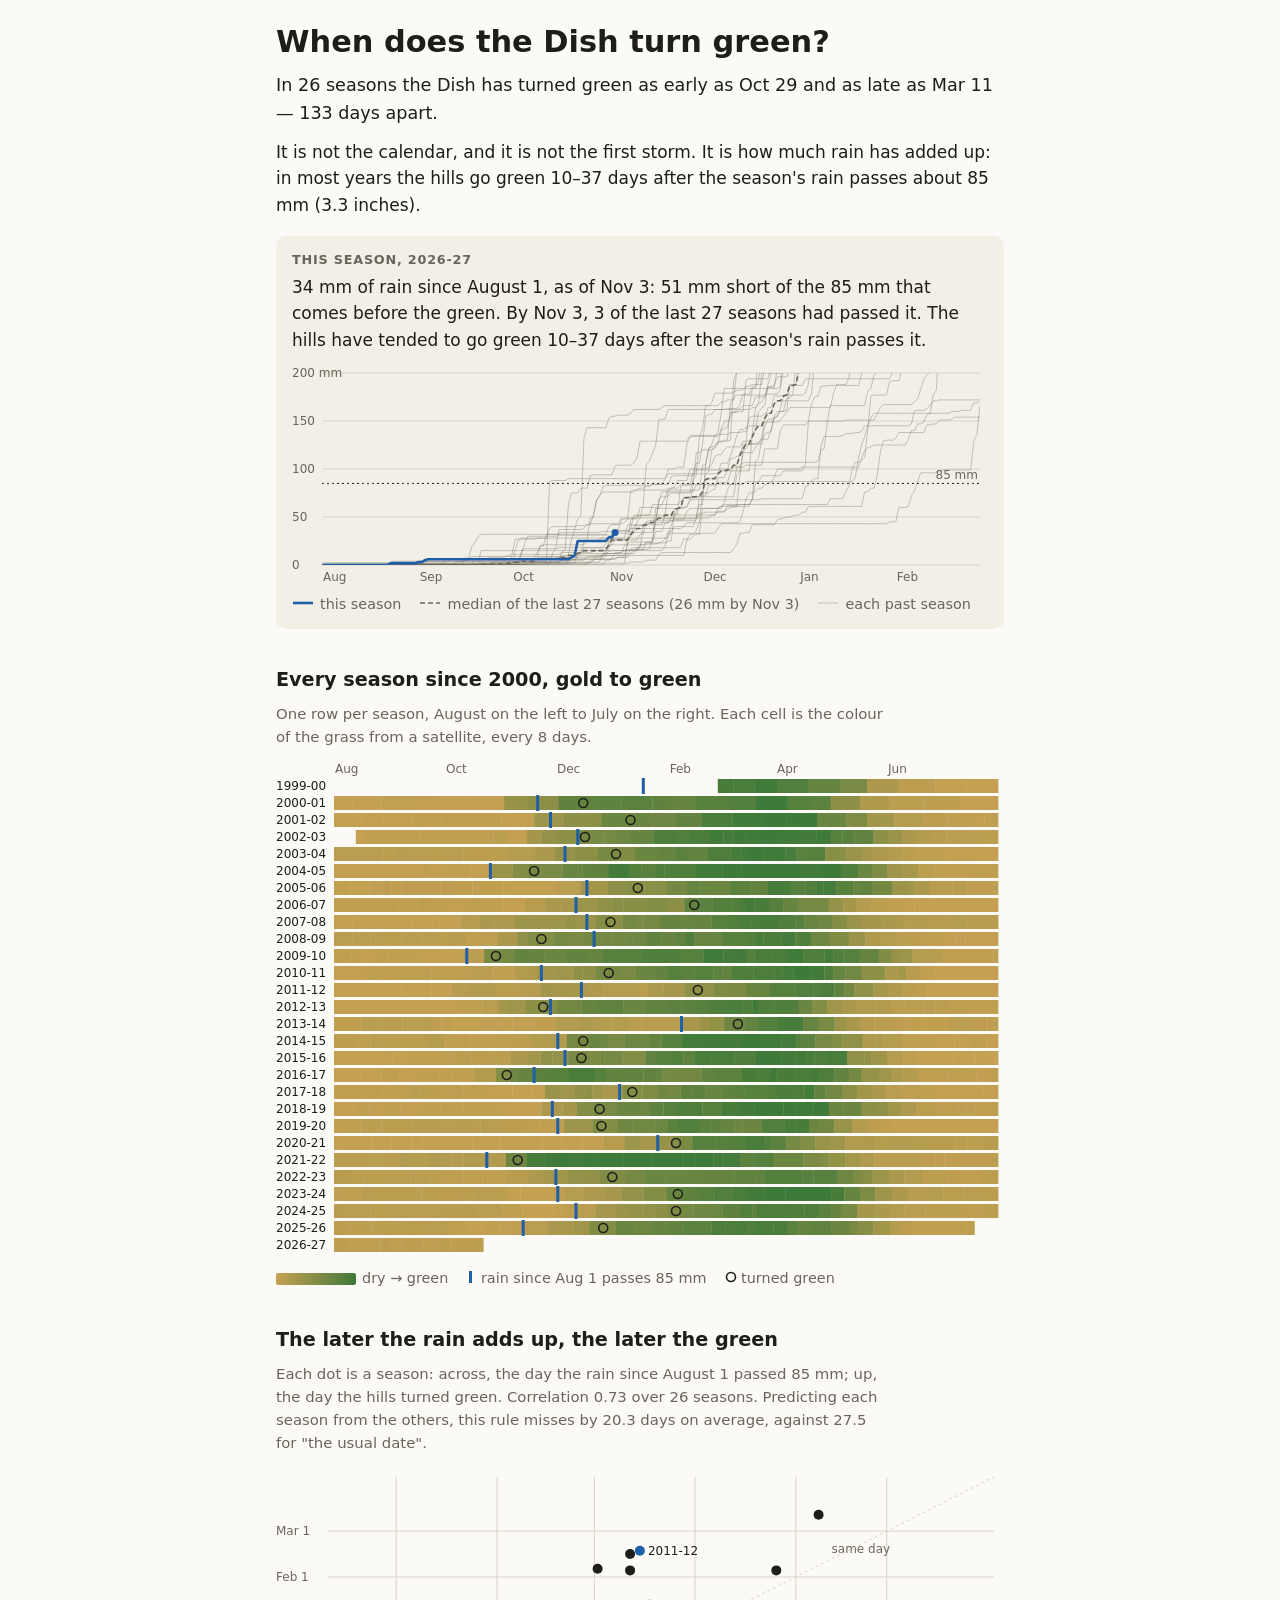
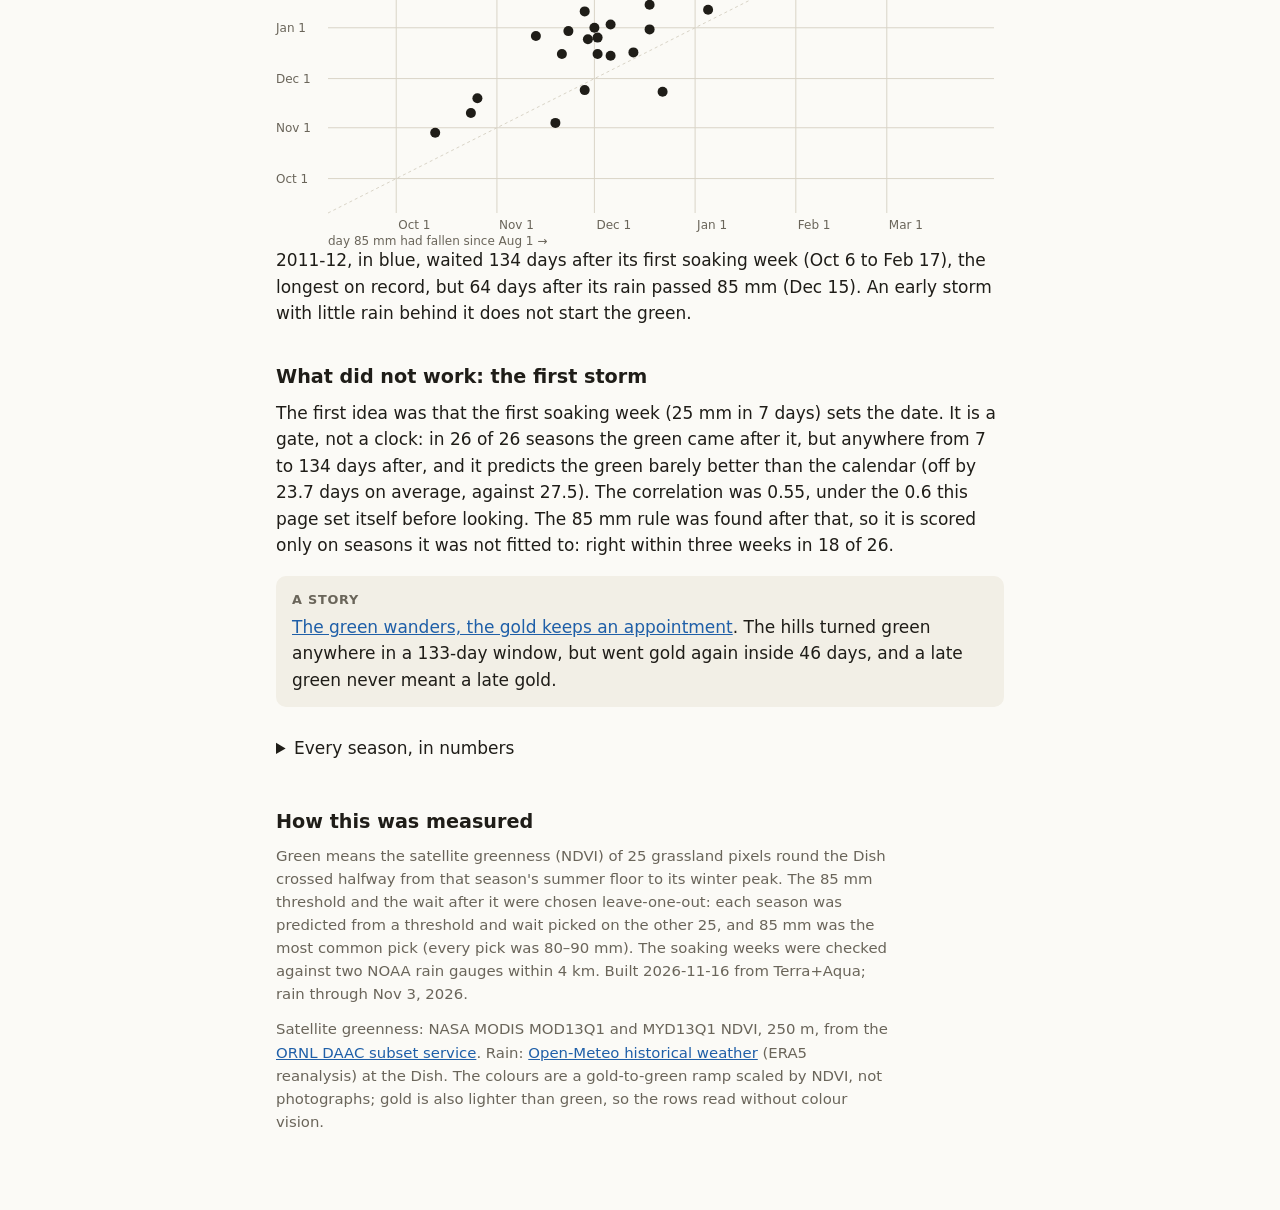
==== index.html @ 05d88c7c "Update Dish Greens 2026-11-16 🤖 Generated with [Claude Code](https://claude.com/claude-code)" ====
<!doctype html>
<html lang="en">
<head>
<meta charset="utf-8">
<meta name="viewport" content="width=device-width, initial-scale=1">
<title>When does the Dish turn green?</title>
<meta name="description" content="26 years of satellite pictures of the Stanford Dish hills, gold to green, against the first soaking rain of each season.">
<meta property="og:type" content="website">
<meta property="og:url" content="https://matmat202.github.io/dish-greens/">
<meta property="og:title" content="When does the Dish turn green?">
<meta property="og:description" content="26 years of satellite pictures of the Stanford Dish hills, gold to green, against the rain.">
<meta property="og:image" content="https://matmat202.github.io/dish-greens/icons/card.png">
<meta property="og:image:width" content="1200">
<meta property="og:image:height" content="630">
<meta name="twitter:card" content="summary_large_image">
<link rel="apple-touch-icon" href="icons/icon-180.png">
<style>
  :root { --bg: #fbfaf6; --fg: #1f1d18; --mute: #6a655a; --line: #d9d4c7; --rain: #1f5fa8; --card: #f2efe6; }
  @media (prefers-color-scheme: dark) {
    :root { --bg: #16150f; --fg: #ece8dc; --mute: #a39d8e; --line: #3a372e; --rain: #7fb2f0; --card: #221f18; }
  }
  * { box-sizing: border-box; }
  body { margin: 0; background: var(--bg); color: var(--fg); font: 17px/1.55 system-ui, -apple-system, "Segoe UI", sans-serif; }
  main { max-width: 760px; margin: 0 auto; padding: 24px 16px 64px; }
  h1 { font-size: 1.9rem; line-height: 1.2; margin: 0 0 12px; }
  h2 { font-size: 1.2rem; margin: 36px 0 8px; }
  p { margin: 0 0 12px; }
  .lede { font-size: 1.1rem; }
  .mute { color: var(--mute); font-size: 0.93rem; max-width: 65ch; }
  .card { background: var(--card); border-radius: 10px; padding: 14px 16px; margin: 18px 0; }
  .card b { display: block; font-size: 0.8rem; letter-spacing: 0.06em; text-transform: uppercase; color: var(--mute); margin-bottom: 4px; }
  svg { display: block; width: 100%; height: auto; overflow: visible; }
  svg text { fill: var(--fg); font-size: 12px; }
  svg .tick { stroke: var(--line); }
  svg .soak { fill: var(--rain); }
  svg .gu { fill: none; stroke: var(--fg); stroke-width: 1.6; }
  svg .ax text { fill: var(--mute); }
  svg .diag { stroke: var(--line); stroke-dasharray: 3 3; }
  svg .dot { fill: var(--fg); }
  svg .dot.odd { fill: var(--rain); }
  svg .past { fill: none; stroke: var(--mute); stroke-opacity: 0.35; stroke-width: 1; }
  svg .med { fill: none; stroke: var(--mute); stroke-width: 1.6; stroke-dasharray: 5 3; }
  svg .thr { stroke: var(--fg); stroke-width: 1; stroke-dasharray: 2 3; }
  svg .cur { fill: none; stroke: var(--rain); stroke-width: 2.6; stroke-linejoin: round; }
  svg .cur-end { fill: var(--rain); }
  #rain { margin-top: 12px; }
  .key { display: flex; flex-wrap: wrap; gap: 6px 18px; margin: 8px 0 0; font-size: 0.9rem; color: var(--mute); align-items: center; }
  .key i { display: inline-block; vertical-align: -2px; margin-right: 6px; }
  .ramp { width: 80px; height: 12px; border-radius: 2px; }
  table { border-collapse: collapse; width: 100%; font-size: 0.9rem; font-variant-numeric: tabular-nums; }
  th, td { text-align: left; padding: 4px 6px; border-bottom: 1px solid var(--line); }
  details summary { cursor: pointer; padding: 10px 0; min-height: 44px; }
  a { color: var(--rain); }
</style>
</head>
<body>
<main>
  <h1>When does the Dish turn green?</h1>
  <p class="lede" id="headline"></p>
  <p id="lede2"></p>

  <div class="card" id="now-card"><b id="now-season"></b><span id="now"></span>
    <div id="rain-box">
      <svg id="rain" role="img"></svg>
      <div class="key">
        <span><svg width="22" height="12" style="display:inline;width:22px;margin-right:6px"><line class="cur" x1="1" y1="6" x2="21" y2="6"/></svg>this season</span>
        <span><svg width="22" height="12" style="display:inline;width:22px;margin-right:6px"><line class="med" x1="1" y1="6" x2="21" y2="6"/></svg><span id="key-med"></span></span>
        <span><svg width="22" height="12" style="display:inline;width:22px;margin-right:6px"><line class="past" x1="1" y1="6" x2="21" y2="6"/></svg>each past season</span>
      </div>
    </div>
  </div>

  <h2>Every season since 2000, gold to green</h2>
  <p class="mute">One row per season, August on the left to July on the right. Each cell is the colour of the grass from a satellite, every <span id="step"></span> days.</p>
  <svg id="stripes" role="img"></svg>
  <div class="key">
    <span><i class="ramp" id="ramp"></i>dry → green</span>
    <span><svg width="10" height="12" style="display:inline;width:10px"><rect class="soak" x="3" y="0" width="3" height="12"/></svg> <span id="key-total"></span></span>
    <span><svg width="12" height="12" style="display:inline;width:12px"><circle class="gu" cx="6" cy="6" r="4.5"/></svg> turned green</span>
  </div>

  <h2>The later the rain adds up, the later the green</h2>
  <p class="mute" id="scatter-note"></p>
  <svg id="scatter" role="img"></svg>
  <p id="odd"></p>
  <h2>What did not work: the first storm</h2>
  <p id="failed"></p>
  <p class="card"><b>A story</b><a href="story/">The green wanders, the gold keeps an appointment</a>. The hills turned green anywhere in a 133-day window, but went gold again inside 46 days, and a late green never meant a late gold.</p>

  <details>
    <summary>Every season, in numbers</summary>
    <table id="table"><thead><tr><th>Season</th><th>First soaking week</th><th id="th-total"></th><th>Green</th><th>Gold again</th></tr></thead><tbody></tbody></table>
  </details>

  <h2>How this was measured</h2>
  <p class="mute" id="method"></p>
  <p class="mute">Satellite greenness: NASA MODIS MOD13Q1 and MYD13Q1 NDVI, 250 m, from the <a href="https://modis.ornl.gov/data/modis_webservice.html">ORNL DAAC subset service</a>. Rain: <a href="https://open-meteo.com/en/docs/historical-weather-api">Open-Meteo historical weather</a> (ERA5 reanalysis) at the Dish. The colours are a gold-to-green ramp scaled by NDVI, not photographs; gold is also lighter than green, so the rows read without colour vision.</p>
</main>
<script src="dg-logic.js"></script>
<script>
const $ = (id) => document.getElementById(id);
const NS = 'http://www.w3.org/2000/svg';
const el = (tag, attrs, parent, text) => {
  const e = document.createElementNS(NS, tag);
  for (const k in attrs) e.setAttribute(k, attrs[k]);
  if (text != null) e.textContent = text;
  if (parent) parent.appendChild(e);
  return e;
};
const MON = ['Aug', 'Sep', 'Oct', 'Nov', 'Dec', 'Jan', 'Feb', 'Mar', 'Apr', 'May', 'Jun', 'Jul'];
const MDAY = [0, 31, 61, 92, 122, 153, 184, 212, 243, 273, 304, 334, 365];

function stripes(data) {
  const svg = $('stripes');
  const rows = data.seasons.filter((s) => DG.cells(data, s.y).length);
  // Drawn at the container's own width, so 12px text stays 12px on a phone.
  const W = Math.max(320, Math.round(svg.getBoundingClientRect().width)), L = 58, R = 6, top = 18, rh = 14, gap = 3;
  svg.dataset.w = W;
  const H = top + rows.length * (rh + gap) + 4;
  svg.setAttribute('viewBox', `0 0 ${W} ${H}`);
  svg.setAttribute('aria-label', `Hill colour by season, ${rows[0].season} to ${rows[rows.length - 1].season}`);
  const x = (d) => L + (d / 365) * (W - L - R);
  const ax = el('g', { class: 'ax' }, svg);
  MON.forEach((m, i) => { if (i % (W < 560 ? 3 : 2) === 0) el('text', { x: x(MDAY[i]) + 1, y: 12 }, ax, m); });
  rows.forEach((s, i) => {
    const y0 = top + i * (rh + gap);
    const g = el('g', { class: 'row', 'data-season': s.season }, svg);
    el('text', { x: 0, y: y0 + rh - 3 }, g, s.season);
    const pts = DG.cells(data, s.y);
    // Each cell spans halfway to its neighbours, so a composite is centred on its own day and
    // a row's first and last cells run to the season's edges when within two steps (one
    // composite lost to cloud).
    const step = data.products === 'Terra' ? 16 : 8;
    pts.forEach(([d, v], j) => {
      const a = j ? (pts[j - 1][0] + d) / 2 : (d < 2 * step ? 0 : d - step / 2);
      const b = j + 1 < pts.length ? (d + pts[j + 1][0]) / 2 : (d > 365 - 2 * step ? 365 : d + step / 2);
      el('rect', { class: 'cell', x: x(a).toFixed(1), y: y0, width: Math.max(1, x(b) - x(a) + 0.4).toFixed(1), height: rh, fill: DG.colour(v), 'data-v': v }, g);
    });
    if (s.total_day) el('rect', { class: 'soak', x: (x(DG.dayOfSeason(s.total_day, s.y)) - 1.5).toFixed(1), y: y0 - 1, width: 3, height: rh + 2 }, g);
    if (s.greenup) el('circle', { class: 'gu', cx: x(DG.dayOfSeason(s.greenup, s.y)).toFixed(1), cy: y0 + rh / 2, r: 4.5 }, g);
  });
  $('ramp').style.background = `linear-gradient(90deg, ${[0.28, 0.4, 0.52, 0.64, 0.75].map((v) => DG.colour(v)).join(',')})`;
}

function scatter(data) {
  const svg = $('scatter');
  const rows = DG.complete(data);
  const W = Math.max(320, Math.round(svg.getBoundingClientRect().width)), H = Math.round(Math.min(380, W * 0.75)), L = 52, B = 34, T = 10, R = 10;
  svg.setAttribute('viewBox', `0 0 ${W} ${H}`);
  svg.setAttribute('aria-label', `Green-up date against the day ${data.total.mm} mm of rain had fallen, ${rows.length} seasons, correlation ${data.total.r}`);
  const lo = 40, hi = 245;   // Sep 10 .. Apr 3: every rain-total day and green-up on record, with room
  const x = (d) => L + ((d - lo) / (hi - lo)) * (W - L - R);
  const y = (d) => H - B - ((d - lo) / (hi - lo)) * (H - B - T);
  const ax = el('g', { class: 'ax' }, svg);
  for (let i = 2; i <= 7; i++) {
    el('line', { class: 'tick', x1: x(MDAY[i]), x2: x(MDAY[i]), y1: T, y2: H - B }, ax);
    el('line', { class: 'tick', x1: L, x2: W - R, y1: y(MDAY[i]), y2: y(MDAY[i]) }, ax);
    if (W >= 560 || i % 2 === 0) el('text', { x: x(MDAY[i]) + 2, y: H - B + 16 }, ax, MON[i] + ' 1');
    el('text', { x: 0, y: y(MDAY[i]) + 4 }, ax, MON[i] + ' 1');
  }
  el('text', { x: L, y: H - 2 }, ax, `day ${data.total.mm} mm had fallen since Aug 1 →`);
  el('line', { class: 'diag', x1: x(lo), y1: y(lo), x2: x(hi), y2: y(hi) }, svg);
  el('text', { x: x(195), y: y(195) - 6 }, ax, 'same day');
  const decs = rows.map((s) => s.rain_by_dec31).sort((a, b) => a - b);
  const medDec = Math.round(decs[decs.length >> 1]);
  const odd = rows.filter((s) => s.lag > data.stats.lag_q3 + (data.stats.lag_q3 - data.stats.lag_q1));
  rows.forEach((s) => {
    const sx = x(DG.dayOfSeason(s.total_day, s.y)), gy = y(DG.dayOfSeason(s.greenup, s.y));
    el('circle', { class: 'dot' + (odd.includes(s) ? ' odd' : ''), cx: sx.toFixed(1), cy: gy.toFixed(1), r: 5, 'data-season': s.season }, svg);
    if (odd.includes(s)) el('text', { x: sx + 8, y: gy + 4 }, svg, s.season);
  });
  const t = data.total, lo_ = t.loo;
  $('scatter-note').textContent = `Each dot is a season: across, the day the rain since August 1 passed ${t.mm} mm; up, the day the hills turned green. Correlation ${t.r.toFixed(2)} over ${rows.length} seasons. Predicting each season from the others, this rule misses by ${lo_.total.mae} days on average, against ${lo_.calendar.mae} for "the usual date".`;
  $('odd').textContent = odd.length
    ? odd.map((s) => `${s.season}, in blue, waited ${s.lag} days after its first soaking week (${DG.fmt(s.soak)} to ${DG.fmt(s.greenup)}), the longest on record, but ${s.total_lag} days after its rain passed ${t.mm} mm (${DG.fmt(s.total_day)}).`).join(' ') + ' An early storm with little rain behind it does not start the green.'
    : '';
}

// The card's chart: rain since Aug 1, every past season faint, their median dashed, this season
// bold up to its last day of rain. Drawn again when the page tops up its rain.
function rainChart(data, today) {
  const svg = $('rain'), y0 = DG.seasonY(today), r = DG.rainSoFar(data, y0), N = r.median.length;
  svg.replaceChildren();
  $('rain-box').hidden = !r.now.length || !N || r.now.length > N;
  if ($('rain-box').hidden) return;
  const W = Math.max(280, Math.round(svg.getBoundingClientRect().width)), H = Math.round(Math.min(220, W * 0.55));
  const L = 30, R = 8, T = 8, B = 20, MAX = 200;
  svg.dataset.w = W; svg.dataset.h = H;
  svg.setAttribute('viewBox', `0 0 ${W} ${H}`);
  const x = (k) => L + (k / (N - 1)) * (W - L - R), y = (mm) => H - B - (mm / MAX) * (H - B - T);
  el('rect', { x: L, y: T, width: W - L - R, height: H - B - T }, el('clipPath', { id: 'rain-clip' }, svg));
  const ax = el('g', { class: 'ax' }, svg);
  for (const mm of [0, 50, 100, 150, 200]) {
    el('line', { class: 'tick', x1: L, x2: W - R, y1: y(mm), y2: y(mm) }, ax);
    el('text', { x: 0, y: y(mm) + 4 }, ax, mm === MAX ? `${mm} mm` : String(mm));
  }
  MON.slice(0, 7).forEach((m, i) => { if (W >= 480 || i % 2 === 0) el('text', { x: x(MDAY[i]) + 1, y: H - 4 }, ax, m); });
  const line = (c, cls) => el('polyline', { class: cls, points: c.map((v, k) => `${x(k).toFixed(1)},${y(v).toFixed(1)}`).join(' '), 'clip-path': 'url(#rain-clip)' }, svg);
  r.past.forEach((c) => line(c.slice(0, N), 'past'));
  line(r.median, 'med');
  const t = data.total.mm;
  el('line', { class: 'thr', x1: L, x2: W - R, y1: y(t), y2: y(t) }, svg);
  el('text', { x: W - R - 2, y: y(t) - 4, 'text-anchor': 'end' }, ax, `${t} mm`);
  line(r.now, 'cur');
  const k = r.now.length - 1;
  el('circle', { class: 'cur-end', cx: x(k).toFixed(1), cy: y(Math.min(r.now[k], MAX)).toFixed(1), r: 3.5 }, svg);
  $('key-med').textContent = `median of the last ${r.past.length} seasons${r.typical != null ? ` (${Math.round(r.typical)} mm by ${DG.fmt(data.rain_last)})` : ''}`;
  svg.setAttribute('aria-label', `Rain since August 1: this season ${r.now[k]} mm by ${DG.fmt(data.rain_last)}; the median of the last ${r.past.length} seasons had ${Math.round(r.typical)} mm by then`);
}

function table(data) {
  const tb = $('table').tBodies[0];
  $('th-total').textContent = `${data.total.mm} mm by`;
  data.seasons.filter((s) => s.greenup || s.soak).forEach((s) => {
    const tr = tb.insertRow();
    [s.season, s.soak ? DG.fmtY(s.soak) : '—', s.total_day ? DG.fmtY(s.total_day) : '—', s.greenup ? DG.fmtY(s.greenup) : '—', s.golddown ? DG.fmtY(s.golddown) : '—']
      .forEach((v) => { tr.insertCell().textContent = v; });
  });
}

fetch('data.json').then((r) => r.json()).then((data) => {
  $('headline').textContent = DG.headline(data.stats);
  const t = data.total, st = data.stats;
  const inch = (mm) => (mm / 25.4).toFixed(1);
  $('lede2').textContent = `It is not the calendar, and it is not the first storm. It is how much rain has added up: in most years the hills go green ${t.lag_q1}–${t.lag_q3} days after the season's rain passes about ${t.mm} mm (${inch(t.mm)} inches).`;
  $('step').textContent = data.products === 'Terra' ? 16 : 8;
  $('key-total').textContent = `rain since Aug 1 passes ${t.mm} mm`;
  $('failed').textContent = `The first idea was that the first soaking week (${data.rule.soak_mm} mm in ${data.rule.soak_days} days) sets the date. It is a gate, not a clock: in ${st.after_soak} of ${st.n} seasons the green came after it, but anywhere from ${st.lag_min} to ${st.lag_max} days after, and it predicts the green barely better than the calendar (off by ${t.loo.soak.mae} days on average, against ${t.loo.calendar.mae}). The correlation was ${st.r.toFixed(2)}, under the 0.6 this page set itself before looking. The ${t.mm} mm rule was found after that, so it is scored only on seasons it was not fitted to: right within three weeks in ${t.loo.total.within21} of ${t.loo.total.of}.`;
  // The card uses the built data at once, then rain since the build fetched from the same
  // archive build.py reads. If that fetch fails or is slow, the built line stays.
  const today = new Date().toLocaleDateString('en-CA', { timeZone: 'America/Los_Angeles' });
  const now = (d) => {
    const c = DG.current(d, today);
    $('now-season').textContent = `This season, ${c.season}`;
    $('now').textContent = DG.nowLine(c, d);
    rainChart(d, today);
  };
  now(data);
  const from = DG.addDays(data.rain_last, 1);
  if (from <= today) {
    const ctl = new AbortController(); setTimeout(() => ctl.abort(), 8000);
    fetch(`https://archive-api.open-meteo.com/v1/archive?latitude=${data.place.lat}&longitude=${data.place.lon}&start_date=${from}&end_date=${today}&daily=precipitation_sum&timezone=America%2FLos_Angeles`, { signal: ctl.signal })
      .then((r) => (r.ok ? r.json() : Promise.reject(r.status)))
      .then((j) => {
        const t = j.daily && j.daily.time, v = j.daily && j.daily.precipitation_sum;
        if (!Array.isArray(t) || !Array.isArray(v) || t.length !== v.length) return;
        const d = DG.topUp(data, t.map((x, i) => [x, v[i]]));
        if (d.rain_last !== data.rain_last) { now(d); $('now').dataset.live = d.rain_last; }
      })
      .catch(() => {});
  }
  stripes(data);
  scatter(data);
  table(data);
  $('method').textContent = `Green means the satellite greenness (NDVI) of ${data.place.pixels} grassland pixels round the Dish crossed halfway from that season's summer floor to its winter peak. The ${t.mm} mm threshold and the wait after it were chosen leave-one-out: each season was predicted from a threshold and wait picked on the other ${t.loo.total.of - 1}, and ${t.mm} mm was the most common pick (every pick was ${t.picks[0]}–${t.picks[t.picks.length - 1]} mm). The soaking weeks were checked against two NOAA rain gauges within 4 km. Built ${data.built} from ${data.products}; rain through ${DG.fmtY(data.rain_last)}.`;
  document.body.dataset.ready = '1';
});
</script>
</body>
</html>
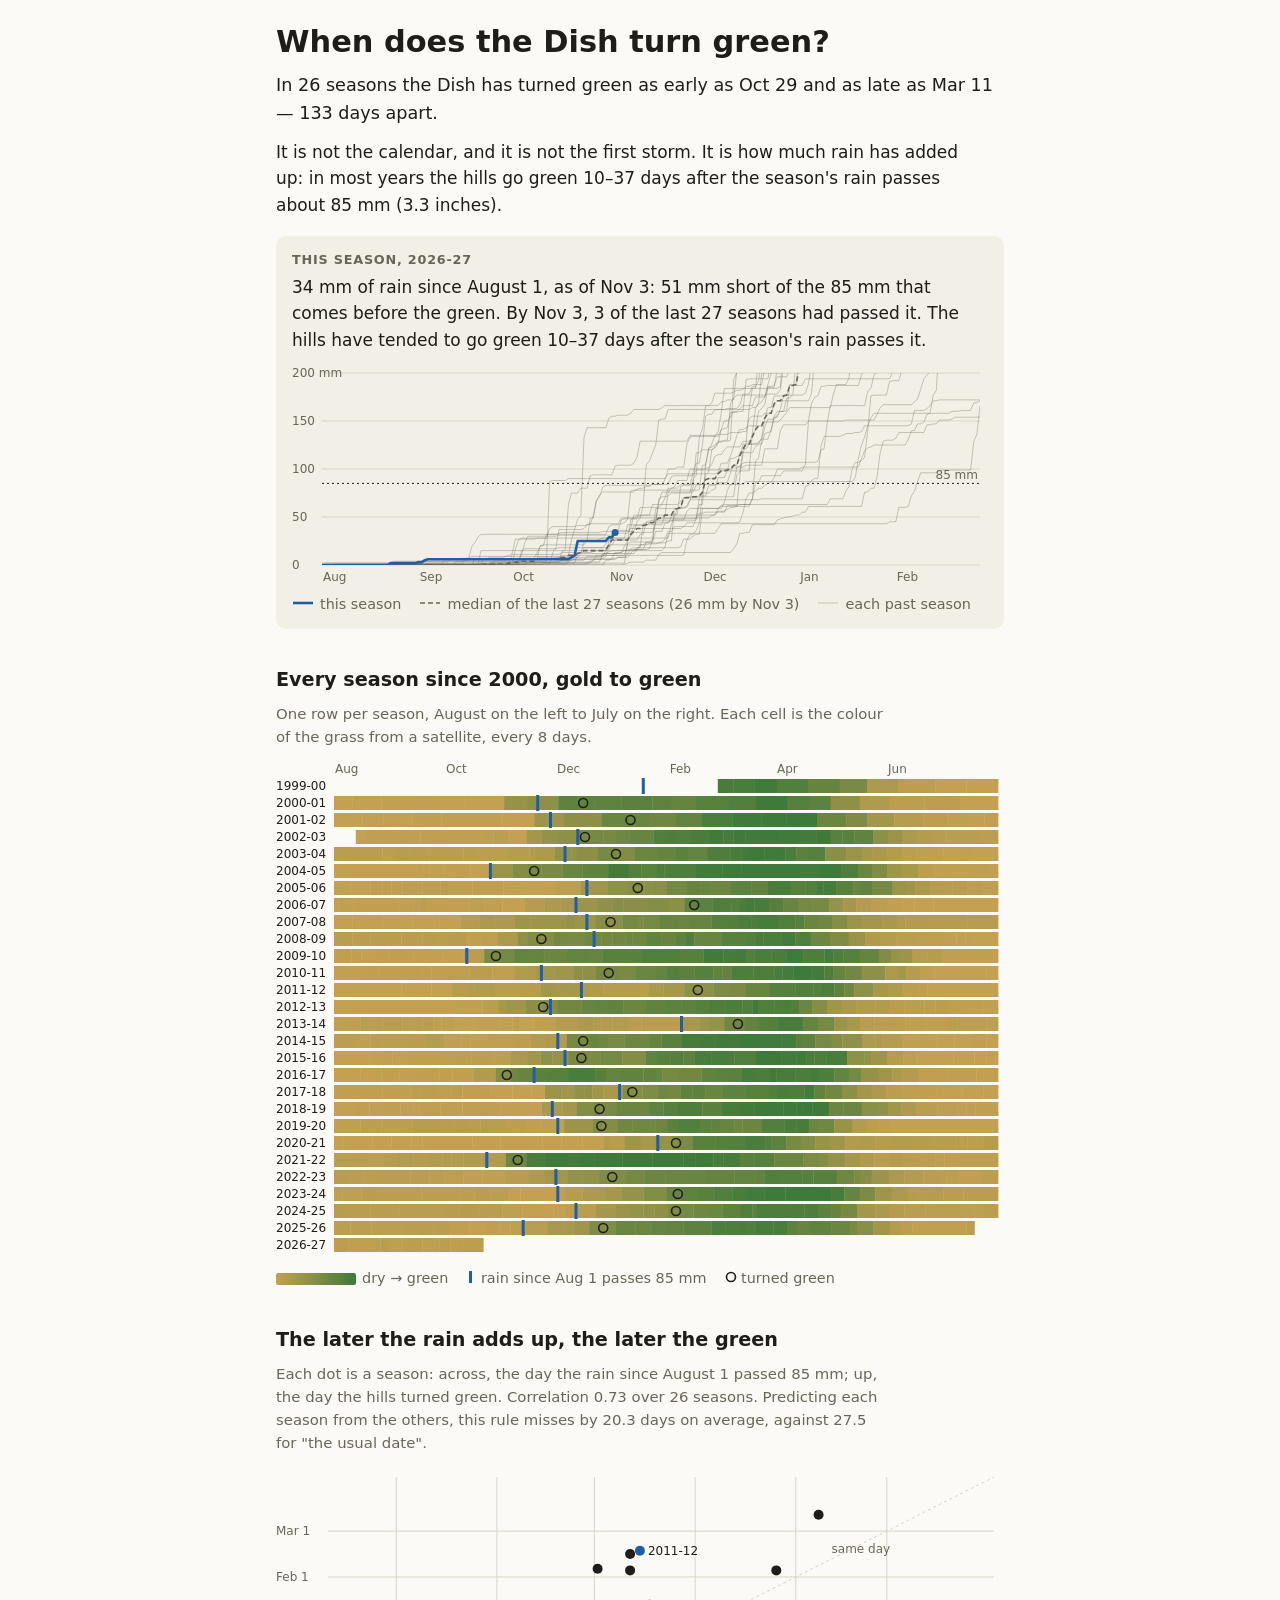
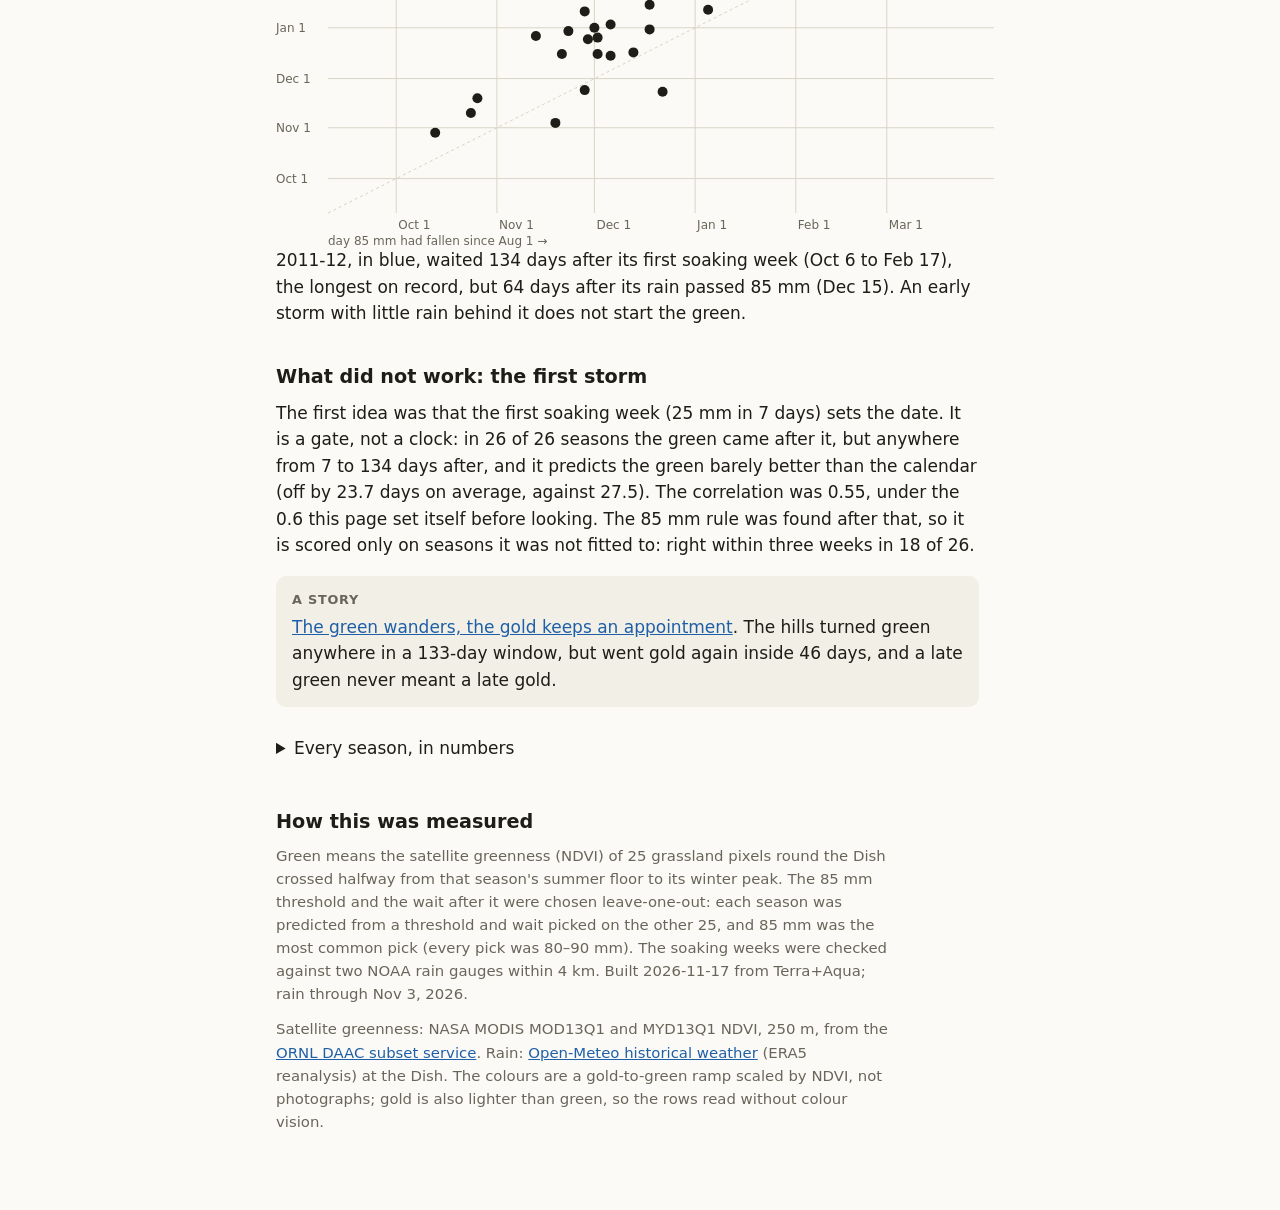
==== commit ed417481: "Update Dish Greens 2026-11-17 🤖 Generated with [Claude Code](https://claude.com/claude-code)" ====
--- a/index.html
+++ b/index.html
@@ -24,7 +24,7 @@
   main { max-width: 760px; margin: 0 auto; padding: 24px 16px 64px; }
   h1 { font-size: 1.9rem; line-height: 1.2; margin: 0 0 12px; }
   h2 { font-size: 1.2rem; margin: 36px 0 8px; }
-  p { margin: 0 0 12px; }
+  p { margin: 0 0 12px; max-width: 65ch; }
   .lede { font-size: 1.1rem; }
   .mute { color: var(--mute); font-size: 0.93rem; max-width: 65ch; }
   .card { background: var(--card); border-radius: 10px; padding: 14px 16px; margin: 18px 0; }
@@ -236,15 +236,16 @@
     rainChart(d, today);
   };
   now(data);
-  const from = DG.addDays(data.rain_last, 1);
-  if (from <= today) {
+  // Finished days only: the archive's value for today is part forecast.
+  const from = DG.addDays(data.rain_last, 1), until = DG.addDays(today, -1);
+  if (from <= until) {
     const ctl = new AbortController(); setTimeout(() => ctl.abort(), 8000);
-    fetch(`https://archive-api.open-meteo.com/v1/archive?latitude=${data.place.lat}&longitude=${data.place.lon}&start_date=${from}&end_date=${today}&daily=precipitation_sum&timezone=America%2FLos_Angeles`, { signal: ctl.signal })
+    fetch(`https://archive-api.open-meteo.com/v1/archive?latitude=${data.place.lat}&longitude=${data.place.lon}&start_date=${from}&end_date=${until}&daily=precipitation_sum&timezone=America%2FLos_Angeles`, { signal: ctl.signal })
       .then((r) => (r.ok ? r.json() : Promise.reject(r.status)))
       .then((j) => {
         const t = j.daily && j.daily.time, v = j.daily && j.daily.precipitation_sum;
         if (!Array.isArray(t) || !Array.isArray(v) || t.length !== v.length) return;
-        const d = DG.topUp(data, t.map((x, i) => [x, v[i]]));
+        const d = DG.topUp(data, t.map((x, i) => [x, v[i]]), today);
         if (d.rain_last !== data.rain_last) { now(d); $('now').dataset.live = d.rain_last; }
       })
       .catch(() => {});
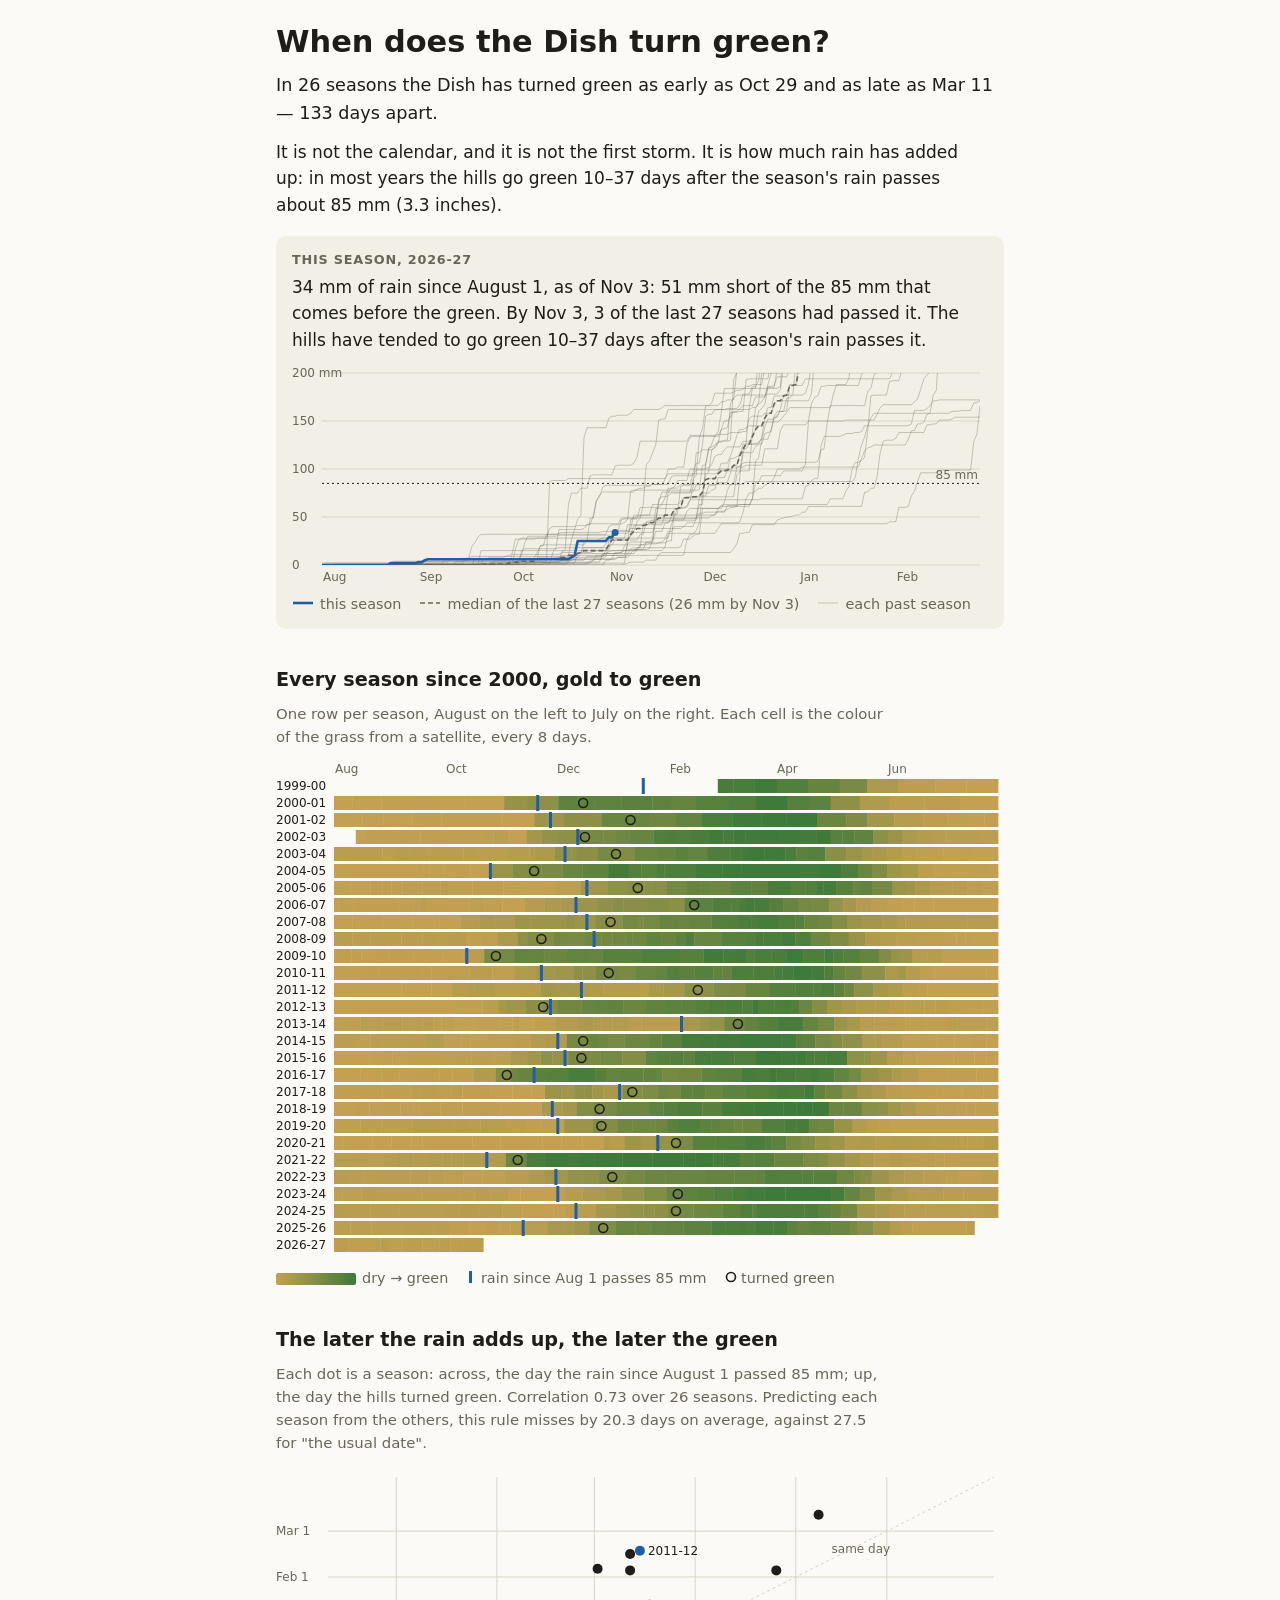
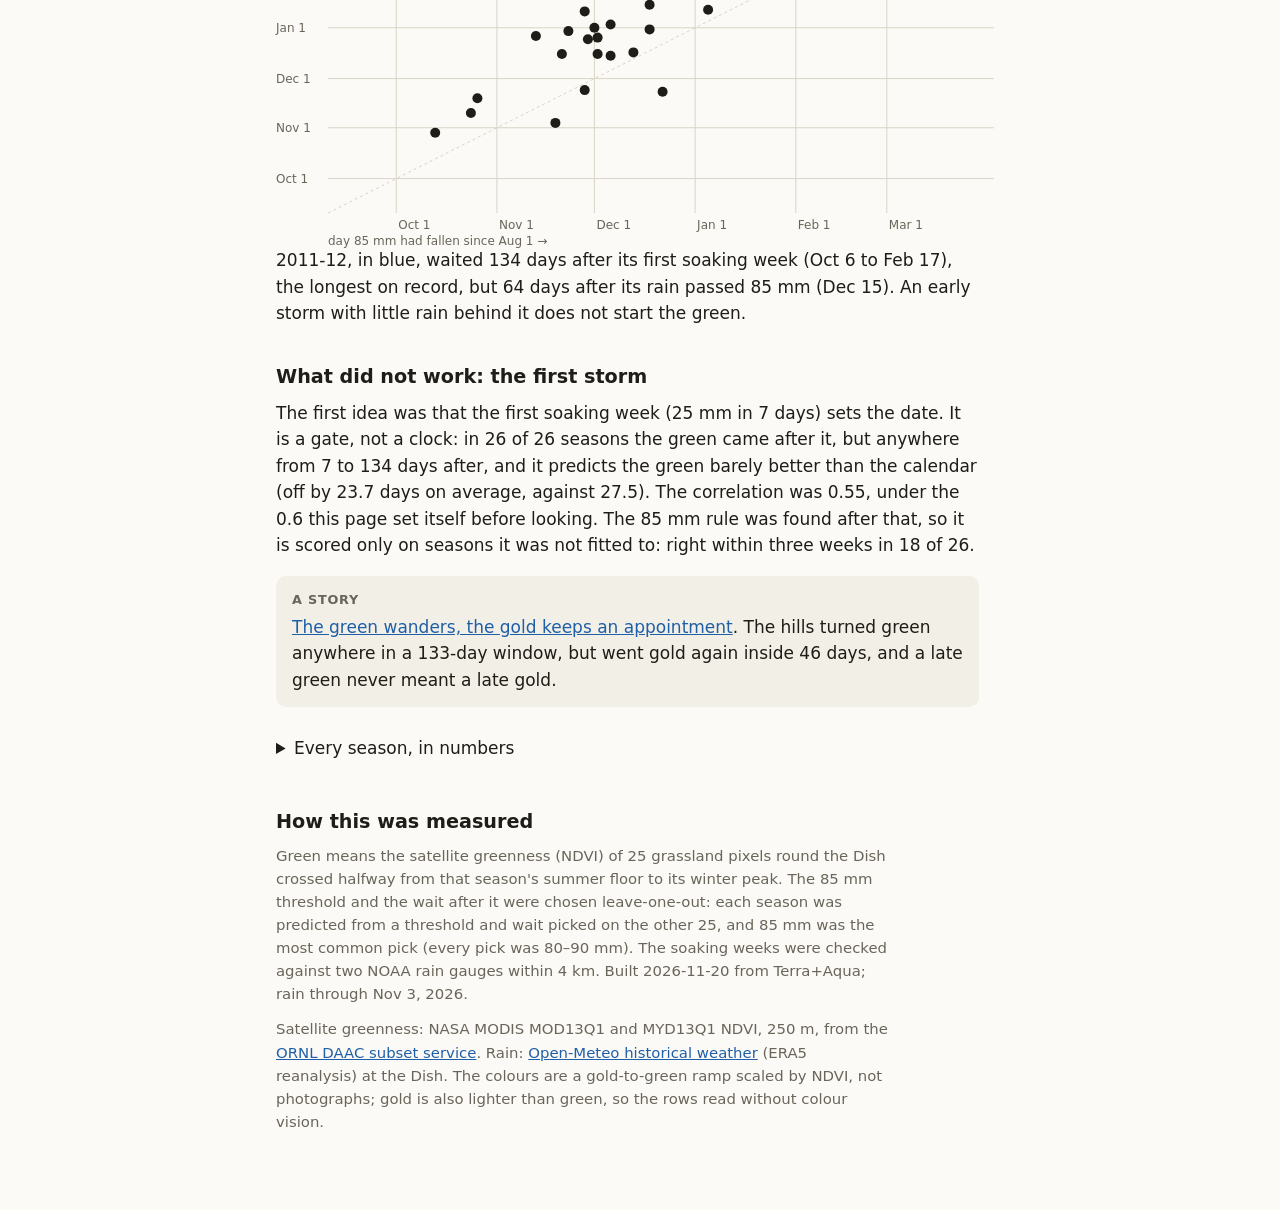
==== commit 8ca68b29: "Update Dish Greens 2026-11-20 🤖 Generated with [Claude Code](https://claude.com/claude-code)" ====
--- a/index.html
+++ b/index.html
@@ -15,9 +15,9 @@
 <meta name="twitter:card" content="summary_large_image">
 <link rel="apple-touch-icon" href="icons/icon-180.png">
 <style>
-  :root { --bg: #fbfaf6; --fg: #1f1d18; --mute: #6a655a; --line: #d9d4c7; --rain: #1f5fa8; --card: #f2efe6; }
+  :root { --bg: #fbfaf6; --fg: #1f1d18; --mute: #6a655a; --line: #d9d4c7; --rain: #1f5fa8; --card: #f2efe6; --green: #3d7a2a; }
   @media (prefers-color-scheme: dark) {
-    :root { --bg: #16150f; --fg: #ece8dc; --mute: #a39d8e; --line: #3a372e; --rain: #7fb2f0; --card: #221f18; }
+    :root { --bg: #16150f; --fg: #ece8dc; --mute: #a39d8e; --line: #3a372e; --rain: #7fb2f0; --card: #221f18; --green: #8cc46e; }
   }
   * { box-sizing: border-box; }
   body { margin: 0; background: var(--bg); color: var(--fg); font: 17px/1.55 system-ui, -apple-system, "Segoe UI", sans-serif; }
@@ -43,6 +43,8 @@
   svg .thr { stroke: var(--fg); stroke-width: 1; stroke-dasharray: 2 3; }
   svg .cur { fill: none; stroke: var(--rain); stroke-width: 2.6; stroke-linejoin: round; }
   svg .cur-end { fill: var(--rain); }
+  svg .win { fill: var(--green); fill-opacity: 0.2; }
+  svg .likely { stroke: var(--green); stroke-width: 2; }
   #rain { margin-top: 12px; }
   .key { display: flex; flex-wrap: wrap; gap: 6px 18px; margin: 8px 0 0; font-size: 0.9rem; color: var(--mute); align-items: center; }
   .key i { display: inline-block; vertical-align: -2px; margin-right: 6px; }
@@ -66,6 +68,7 @@
         <span><svg width="22" height="12" style="display:inline;width:22px;margin-right:6px"><line class="cur" x1="1" y1="6" x2="21" y2="6"/></svg>this season</span>
         <span><svg width="22" height="12" style="display:inline;width:22px;margin-right:6px"><line class="med" x1="1" y1="6" x2="21" y2="6"/></svg><span id="key-med"></span></span>
         <span><svg width="22" height="12" style="display:inline;width:22px;margin-right:6px"><line class="past" x1="1" y1="6" x2="21" y2="6"/></svg>each past season</span>
+        <span id="key-win" hidden><svg width="22" height="12" style="display:inline;width:22px;margin-right:6px"><rect class="win" x="1" y="0" width="20" height="12"/><line class="likely" x1="11" y1="0" x2="11" y2="12"/></svg><span id="key-win-text"></span></span>
       </div>
     </div>
   </div>
@@ -184,18 +187,31 @@
   $('rain-box').hidden = !r.now.length || !N || r.now.length > N;
   if ($('rain-box').hidden) return;
   const W = Math.max(280, Math.round(svg.getBoundingClientRect().width)), H = Math.round(Math.min(220, W * 0.55));
-  const L = 30, R = 8, T = 8, B = 20, MAX = 200;
+  const L = 30, R = 8, T = 8, B = 20, S = DG.rainScale(Math.max(0, ...r.now)), MAX = S.max;
   svg.dataset.w = W; svg.dataset.h = H;
   svg.setAttribute('viewBox', `0 0 ${W} ${H}`);
   const x = (k) => L + (k / (N - 1)) * (W - L - R), y = (mm) => H - B - (mm / MAX) * (H - B - T);
   el('rect', { x: L, y: T, width: W - L - R, height: H - B - T }, el('clipPath', { id: 'rain-clip' }, svg));
   const ax = el('g', { class: 'ax' }, svg);
-  for (const mm of [0, 50, 100, 150, 200]) {
+  for (const mm of S.ticks) {
     el('line', { class: 'tick', x1: L, x2: W - R, y1: y(mm), y2: y(mm) }, ax);
     el('text', { x: 0, y: y(mm) + 4 }, ax, mm === MAX ? `${mm} mm` : String(mm));
   }
   MON.slice(0, 7).forEach((m, i) => { if (W >= 480 || i % 2 === 0) el('text', { x: x(MDAY[i]) + 1, y: H - 4 }, ax, m); });
   const line = (c, cls) => el('polyline', { class: cls, points: c.map((v, k) => `${x(k).toFixed(1)},${y(v).toFixed(1)}`).join(' '), 'clip-path': 'url(#rain-clip)' }, svg);
+  // Where the green should come: the record's middle half of waits after this season's rain
+  // passed the threshold, with the median wait as a line. Once it has greened, that date alone.
+  const cs = DG.current(data, today), kx = (d) => Math.min(N - 1, DG.dayOfSeason(d, y0));
+  const win = cs.prediction && DG.dayOfSeason(cs.prediction.soonest, y0) <= N - 1 ? cs.prediction : null;
+  const mark = win ? win.likely : cs.greened;
+  if (win) el('rect', { class: 'win', x: x(kx(win.soonest)).toFixed(1), y: T, width: (x(kx(win.latest)) - x(kx(win.soonest))).toFixed(1), height: H - B - T }, svg);
+  if (mark && DG.dayOfSeason(mark, y0) <= N - 1) {
+    const mx = x(kx(mark)), right = mx + 40 > W - R;
+    el('line', { class: 'likely', x1: mx.toFixed(1), x2: mx.toFixed(1), y1: T, y2: H - B }, svg);
+    el('text', { class: 'win-label', x: (mx + (right ? -4 : 4)).toFixed(1), y: T + 12, 'text-anchor': right ? 'end' : 'start' }, svg, win ? 'green?' : 'green');
+  }
+  $('key-win').hidden = !mark;
+  $('key-win-text').textContent = win ? `expected green, ${DG.fmt(win.soonest)} to ${DG.fmt(win.latest)}` : cs.greened ? `turned green, ${DG.fmt(cs.greened)}` : '';
   r.past.forEach((c) => line(c.slice(0, N), 'past'));
   line(r.median, 'med');
   const t = data.total.mm;
@@ -203,9 +219,9 @@
   el('text', { x: W - R - 2, y: y(t) - 4, 'text-anchor': 'end' }, ax, `${t} mm`);
   line(r.now, 'cur');
   const k = r.now.length - 1;
-  el('circle', { class: 'cur-end', cx: x(k).toFixed(1), cy: y(Math.min(r.now[k], MAX)).toFixed(1), r: 3.5 }, svg);
+  el('circle', { class: 'cur-end', cx: x(k).toFixed(1), cy: y(r.now[k]).toFixed(1), r: 3.5 }, svg);
   $('key-med').textContent = `median of the last ${r.past.length} seasons${r.typical != null ? ` (${Math.round(r.typical)} mm by ${DG.fmt(data.rain_last)})` : ''}`;
-  svg.setAttribute('aria-label', `Rain since August 1: this season ${r.now[k]} mm by ${DG.fmt(data.rain_last)}; the median of the last ${r.past.length} seasons had ${Math.round(r.typical)} mm by then`);
+  svg.setAttribute('aria-label', `Rain since August 1: this season ${r.now[k]} mm by ${DG.fmt(data.rain_last)}; the median of the last ${r.past.length} seasons had ${Math.round(r.typical)} mm by then${win ? `; green expected between ${DG.fmt(win.soonest)} and ${DG.fmt(win.latest)}` : ''}`);
 }
 
 function table(data) {
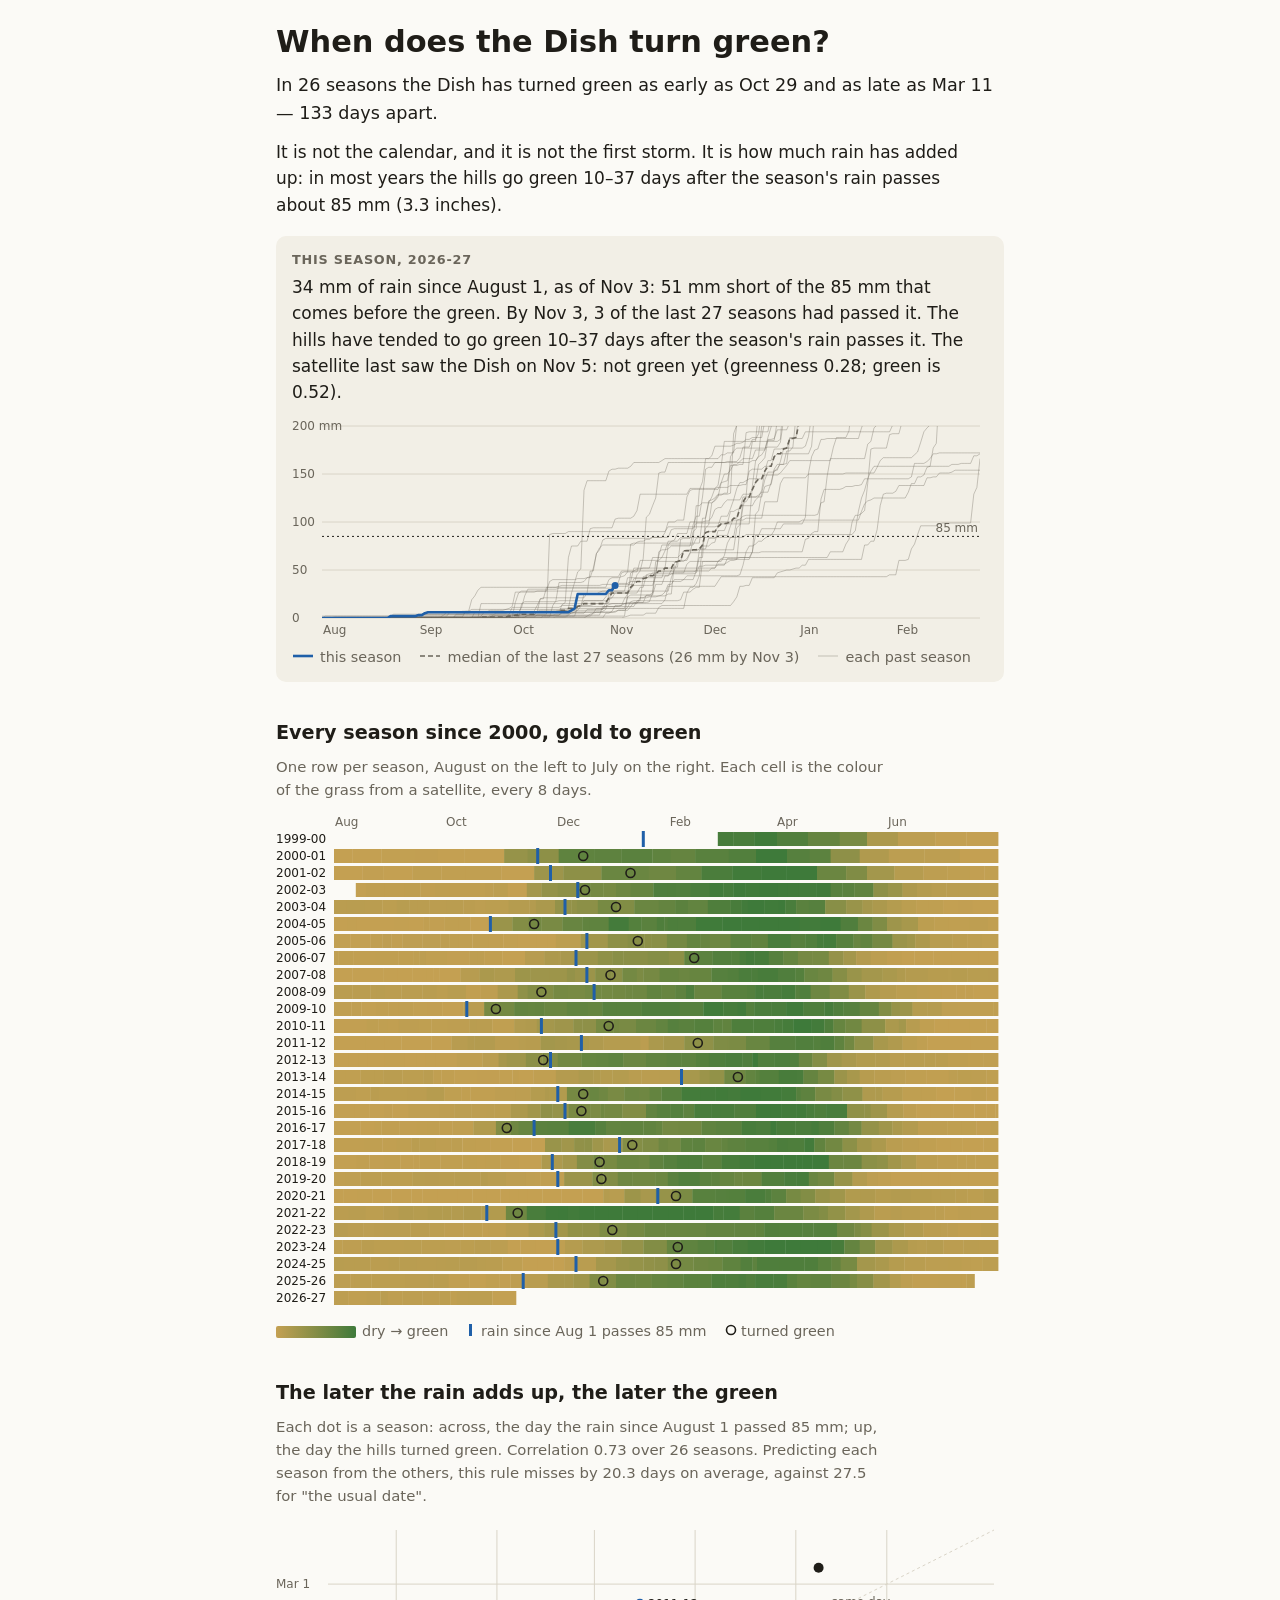
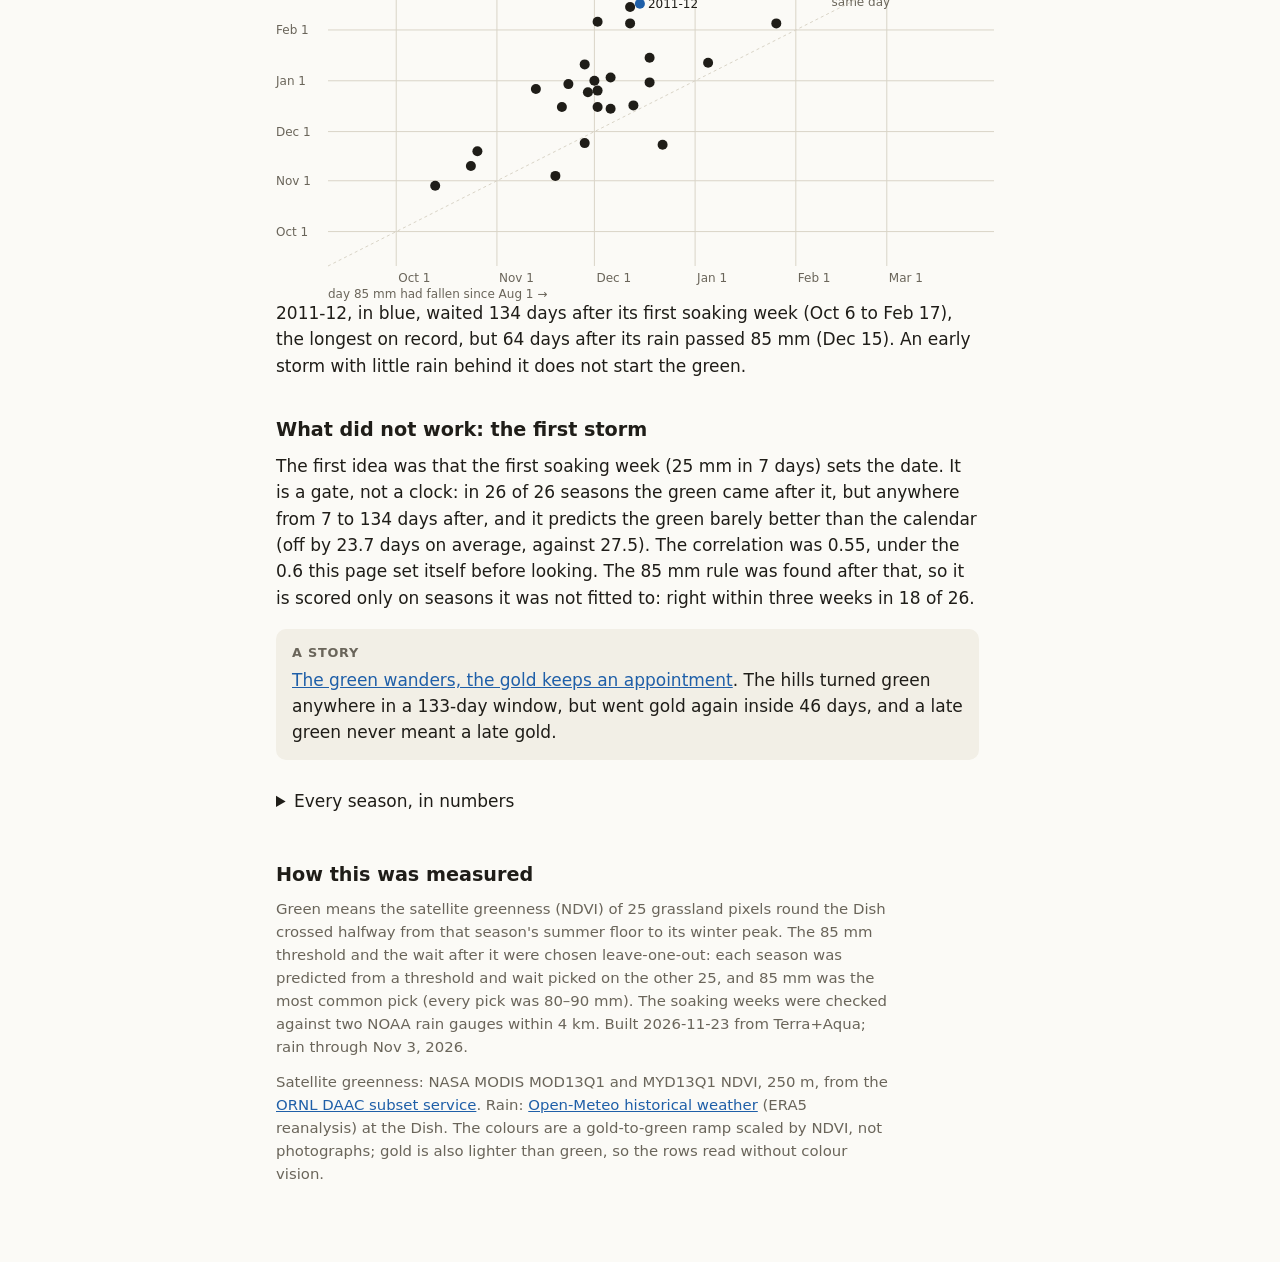
==== commit b43889a0: "Update Dish Greens 2026-11-23 🤖 Generated with [Claude Code](https://claude.com/claude-code)" ====
--- a/index.html
+++ b/index.html
@@ -45,6 +45,7 @@
   svg .cur-end { fill: var(--rain); }
   svg .win { fill: var(--green); fill-opacity: 0.2; }
   svg .likely { stroke: var(--green); stroke-width: 2; }
+  svg .win-row { fill: none; stroke: var(--green); stroke-width: 2; stroke-dasharray: 4 2; }
   #rain { margin-top: 12px; }
   .key { display: flex; flex-wrap: wrap; gap: 6px 18px; margin: 8px 0 0; font-size: 0.9rem; color: var(--mute); align-items: center; }
   .key i { display: inline-block; vertical-align: -2px; margin-right: 6px; }
@@ -80,6 +81,7 @@
     <span><i class="ramp" id="ramp"></i>dry → green</span>
     <span><svg width="10" height="12" style="display:inline;width:10px"><rect class="soak" x="3" y="0" width="3" height="12"/></svg> <span id="key-total"></span></span>
     <span><svg width="12" height="12" style="display:inline;width:12px"><circle class="gu" cx="6" cy="6" r="4.5"/></svg> turned green</span>
+    <span id="key-row-win" hidden><svg width="22" height="12" style="display:inline;width:22px;margin-right:6px"><rect class="win-row" x="1" y="1" width="20" height="10"/></svg><span id="key-row-win-text"></span></span>
   </div>
 
   <h2>The later the rain adds up, the later the green</h2>
@@ -113,9 +115,11 @@
 const MON = ['Aug', 'Sep', 'Oct', 'Nov', 'Dec', 'Jan', 'Feb', 'Mar', 'Apr', 'May', 'Jun', 'Jul'];
 const MDAY = [0, 31, 61, 92, 122, 153, 184, 212, 243, 273, 304, 334, 365];
 
-function stripes(data) {
+function stripes(data, today) {
   const svg = $('stripes');
+  svg.replaceChildren();   // drawn again once the rain is topped up
   const rows = data.seasons.filter((s) => DG.cells(data, s.y).length);
+  const cs = DG.current(data, today);
   // Drawn at the container's own width, so 12px text stays 12px on a phone.
   const W = Math.max(320, Math.round(svg.getBoundingClientRect().width)), L = 58, R = 6, top = 18, rh = 14, gap = 3;
   svg.dataset.w = W;
@@ -141,7 +145,14 @@
     });
     if (s.total_day) el('rect', { class: 'soak', x: (x(DG.dayOfSeason(s.total_day, s.y)) - 1.5).toFixed(1), y: y0 - 1, width: 3, height: rh + 2 }, g);
     if (s.greenup) el('circle', { class: 'gu', cx: x(DG.dayOfSeason(s.greenup, s.y)).toFixed(1), cy: y0 + rh / 2, r: 4.5 }, g);
+    // This season, waiting for green: the same window as the card's chart, on its own row.
+    if (s.y === cs.y && cs.prediction) {
+      const a = x(Math.min(365, DG.dayOfSeason(cs.prediction.soonest, s.y))), b = x(Math.min(365, DG.dayOfSeason(cs.prediction.latest, s.y)));
+      el('rect', { class: 'win-row', x: a.toFixed(1), y: y0 + 1, width: (b - a).toFixed(1), height: rh - 2 }, g);
+    }
   });
+  $('key-row-win').hidden = !cs.prediction;
+  $('key-row-win-text').textContent = cs.prediction ? `${cs.season}: expected green, ${DG.fmt(cs.prediction.soonest)} to ${DG.fmt(cs.prediction.latest)}` : '';
   $('ramp').style.background = `linear-gradient(90deg, ${[0.28, 0.4, 0.52, 0.64, 0.75].map((v) => DG.colour(v)).join(',')})`;
 }
 
@@ -250,6 +261,7 @@
     $('now-season').textContent = `This season, ${c.season}`;
     $('now').textContent = DG.nowLine(c, d);
     rainChart(d, today);
+    stripes(d, today);
   };
   now(data);
   // Finished days only: the archive's value for today is part forecast.
@@ -266,7 +278,6 @@
       })
       .catch(() => {});
   }
-  stripes(data);
   scatter(data);
   table(data);
   $('method').textContent = `Green means the satellite greenness (NDVI) of ${data.place.pixels} grassland pixels round the Dish crossed halfway from that season's summer floor to its winter peak. The ${t.mm} mm threshold and the wait after it were chosen leave-one-out: each season was predicted from a threshold and wait picked on the other ${t.loo.total.of - 1}, and ${t.mm} mm was the most common pick (every pick was ${t.picks[0]}–${t.picks[t.picks.length - 1]} mm). The soaking weeks were checked against two NOAA rain gauges within 4 km. Built ${data.built} from ${data.products}; rain through ${DG.fmtY(data.rain_last)}.`;
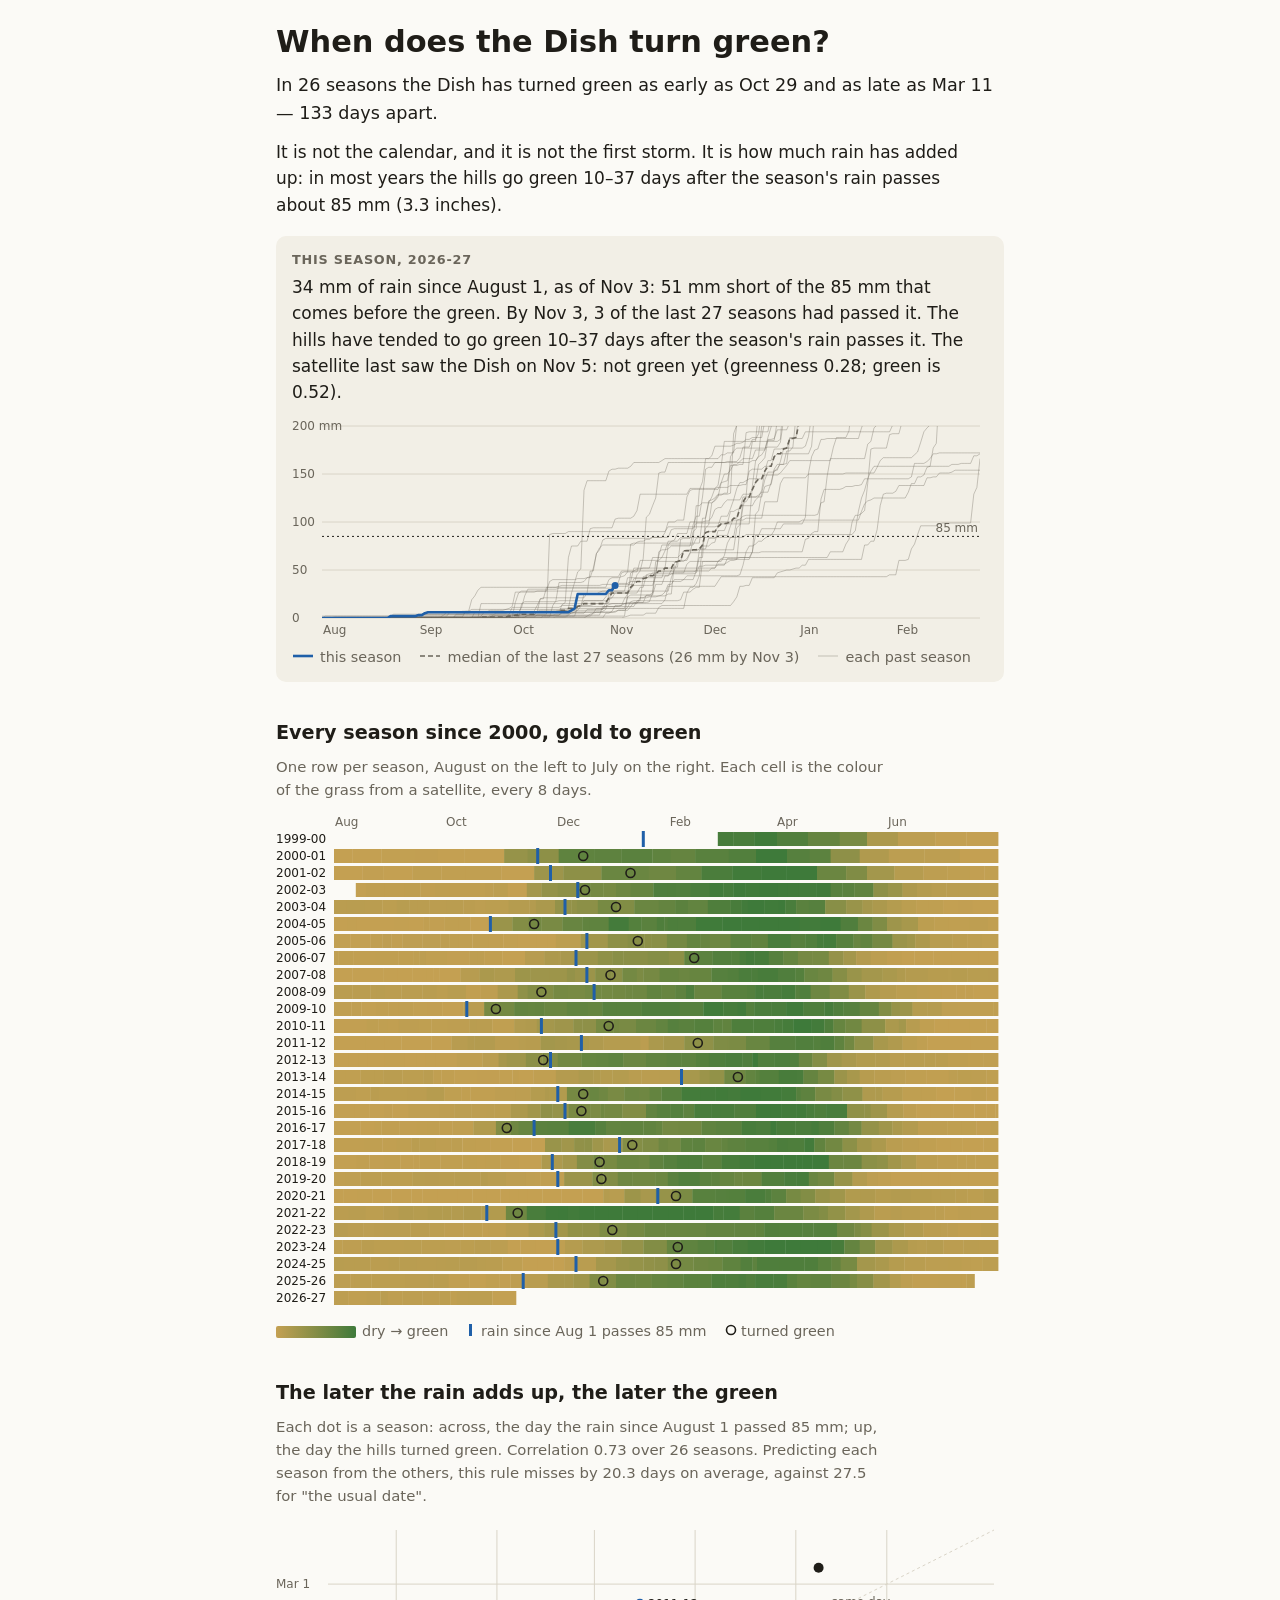
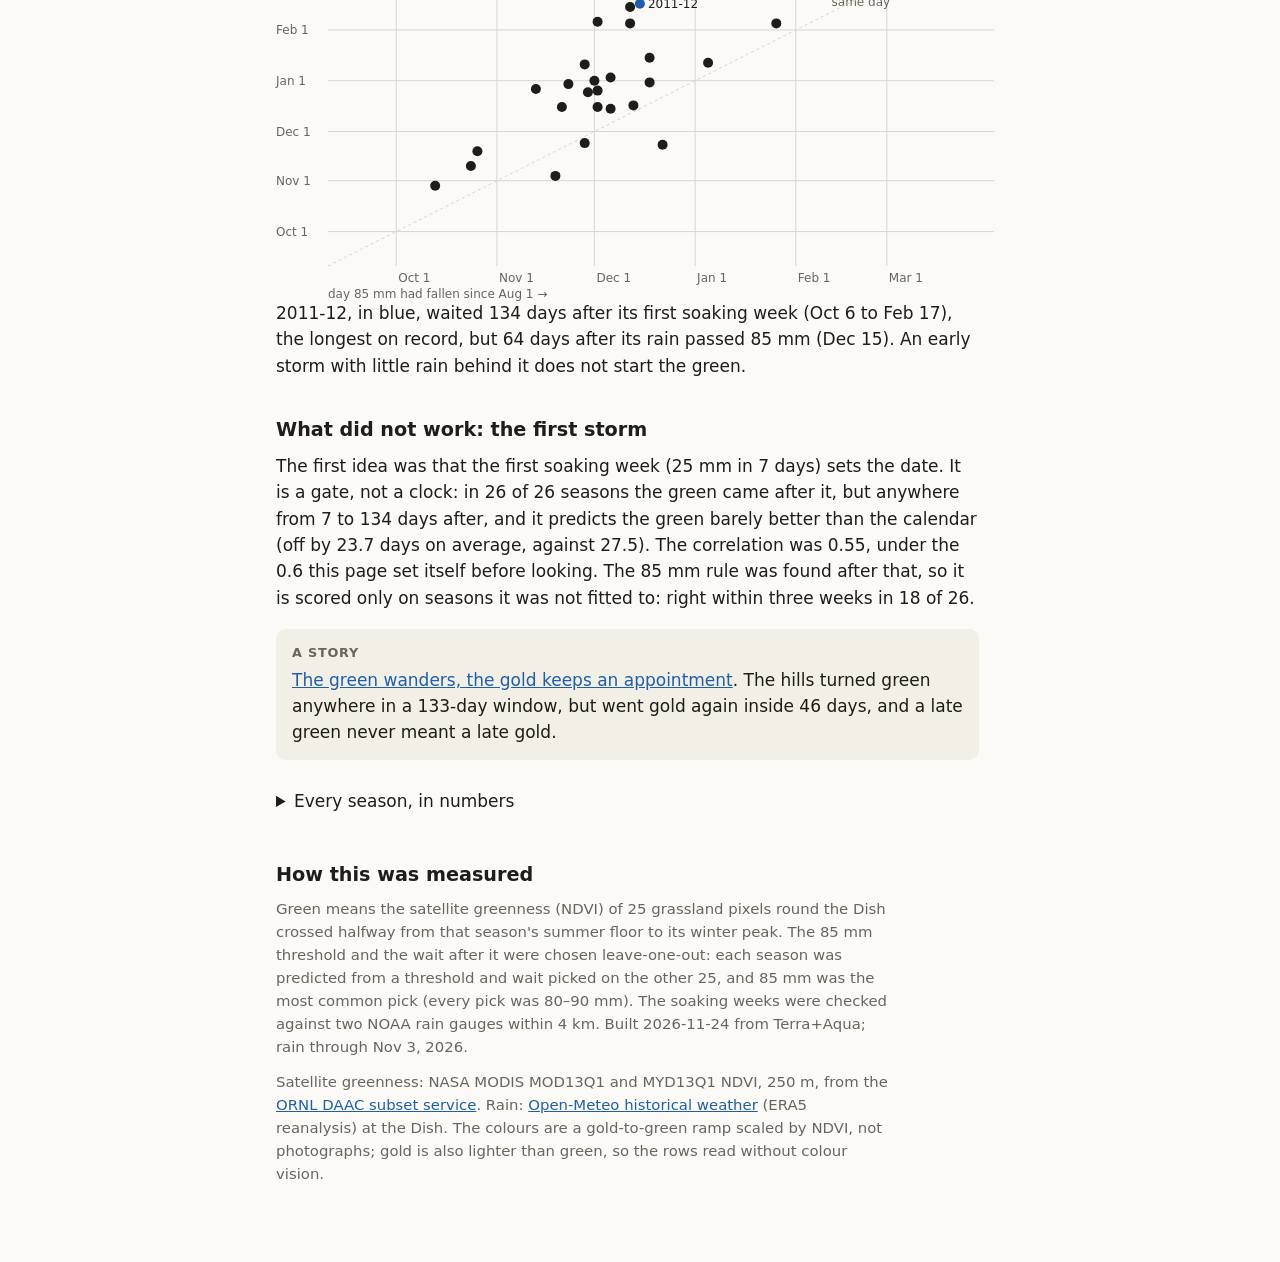
==== commit bd48e05d: "Update Dish Greens 2026-11-24 🤖 Generated with [Claude Code](https://claude.com/claude-code)" ====
--- a/index.html
+++ b/index.html
@@ -45,6 +45,9 @@
   svg .cur-end { fill: var(--rain); }
   svg .win { fill: var(--green); fill-opacity: 0.2; }
   svg .likely { stroke: var(--green); stroke-width: 2; }
+  svg .now-win { fill: var(--green); fill-opacity: 0.25; stroke: var(--green); stroke-width: 1; }
+  svg .now-dot { fill: none; stroke: var(--green); stroke-width: 2.5; }
+  svg .now-dot.greened { fill: var(--green); }
   svg .win-row { fill: none; stroke: var(--green); stroke-width: 2; stroke-dasharray: 4 2; }
   #rain { margin-top: 12px; }
   .key { display: flex; flex-wrap: wrap; gap: 6px 18px; margin: 8px 0 0; font-size: 0.9rem; color: var(--mute); align-items: center; }
@@ -156,10 +159,12 @@
   $('ramp').style.background = `linear-gradient(90deg, ${[0.28, 0.4, 0.52, 0.64, 0.75].map((v) => DG.colour(v)).join(',')})`;
 }
 
-function scatter(data) {
+function scatter(data, today) {
   const svg = $('scatter');
+  svg.replaceChildren();   // drawn again once the rain is topped up
   const rows = DG.complete(data);
   const W = Math.max(320, Math.round(svg.getBoundingClientRect().width)), H = Math.round(Math.min(380, W * 0.75)), L = 52, B = 34, T = 10, R = 10;
+  svg.dataset.w = W; svg.dataset.h = H;
   svg.setAttribute('viewBox', `0 0 ${W} ${H}`);
   svg.setAttribute('aria-label', `Green-up date against the day ${data.total.mm} mm of rain had fallen, ${rows.length} seasons, correlation ${data.total.r}`);
   const lo = 40, hi = 245;   // Sep 10 .. Apr 3: every rain-total day and green-up on record, with room
@@ -183,8 +188,23 @@
     el('circle', { class: 'dot' + (odd.includes(s) ? ' odd' : ''), cx: sx.toFixed(1), cy: gy.toFixed(1), r: 5, 'data-season': s.season }, svg);
     if (odd.includes(s)) el('text', { x: sx + 8, y: gy + 4 }, svg, s.season);
   });
-  const t = data.total, lo_ = t.loo;
-  $('scatter-note').textContent = `Each dot is a season: across, the day the rain since August 1 passed ${t.mm} mm; up, the day the hills turned green. Correlation ${t.r.toFixed(2)} over ${rows.length} seasons. Predicting each season from the others, this rule misses by ${lo_.total.mae} days on average, against ${lo_.calendar.mae} for "the usual date".`;
+  // This season, once its rain has passed the threshold: placed across on that day, and up as
+  // the same window as the card (a bar, a ring on the likeliest day), or on its green day.
+  const cs = DG.current(data, today), t = data.total, lo_ = t.loo;
+  let nowNote = '';
+  if (cs.reached && !rows.some((s) => s.y === cs.y)) {
+    const sx = x(DG.dayOfSeason(cs.reached, cs.y)), cy = (d) => y(Math.min(hi, DG.dayOfSeason(d, cs.y)));
+    const P = cs.prediction, mid = P ? P.likely : cs.greened;
+    if (P) el('rect', { class: 'now-win', x: (sx - 4).toFixed(1), y: cy(P.latest).toFixed(1), width: 8, height: (cy(P.soonest) - cy(P.latest)).toFixed(1) }, svg);
+    el('circle', { class: 'now-dot' + (P ? '' : ' greened'), cx: sx.toFixed(1), cy: cy(mid).toFixed(1), r: 5, 'data-season': cs.season }, svg);
+    const right = sx + 70 > W - R;
+    el('text', { class: 'win-label', x: (sx + (right ? -9 : 9)).toFixed(1), y: (cy(mid) + 4).toFixed(1), 'text-anchor': right ? 'end' : 'start' }, svg, P ? `${cs.season}?` : cs.season);
+    nowNote = P
+      ? ` The green ring is this season: its rain passed ${t.mm} mm on ${DG.fmt(cs.reached)}, so the bar shows where its dot should land, ${DG.fmt(P.soonest)} to ${DG.fmt(P.latest)}.`
+      : ` The green dot is this season: rain past ${t.mm} mm on ${DG.fmt(cs.reached)}, green on ${DG.fmt(cs.greened)}.`;
+  }
+  if (nowNote) svg.setAttribute('aria-label', svg.getAttribute('aria-label') + `; this season${cs.prediction ? ` expected green ${DG.fmt(cs.prediction.soonest)} to ${DG.fmt(cs.prediction.latest)}` : ` green ${DG.fmt(cs.greened)}`}`);
+  $('scatter-note').textContent = `Each dot is a season: across, the day the rain since August 1 passed ${t.mm} mm; up, the day the hills turned green. Correlation ${t.r.toFixed(2)} over ${rows.length} seasons. Predicting each season from the others, this rule misses by ${lo_.total.mae} days on average, against ${lo_.calendar.mae} for "the usual date".${nowNote}`;
   $('odd').textContent = odd.length
     ? odd.map((s) => `${s.season}, in blue, waited ${s.lag} days after its first soaking week (${DG.fmt(s.soak)} to ${DG.fmt(s.greenup)}), the longest on record, but ${s.total_lag} days after its rain passed ${t.mm} mm (${DG.fmt(s.total_day)}).`).join(' ') + ' An early storm with little rain behind it does not start the green.'
     : '';
@@ -262,6 +282,7 @@
     $('now').textContent = DG.nowLine(c, d);
     rainChart(d, today);
     stripes(d, today);
+    scatter(d, today);
   };
   now(data);
   // Finished days only: the archive's value for today is part forecast.
@@ -278,7 +299,6 @@
       })
       .catch(() => {});
   }
-  scatter(data);
   table(data);
   $('method').textContent = `Green means the satellite greenness (NDVI) of ${data.place.pixels} grassland pixels round the Dish crossed halfway from that season's summer floor to its winter peak. The ${t.mm} mm threshold and the wait after it were chosen leave-one-out: each season was predicted from a threshold and wait picked on the other ${t.loo.total.of - 1}, and ${t.mm} mm was the most common pick (every pick was ${t.picks[0]}–${t.picks[t.picks.length - 1]} mm). The soaking weeks were checked against two NOAA rain gauges within 4 km. Built ${data.built} from ${data.products}; rain through ${DG.fmtY(data.rain_last)}.`;
   document.body.dataset.ready = '1';
